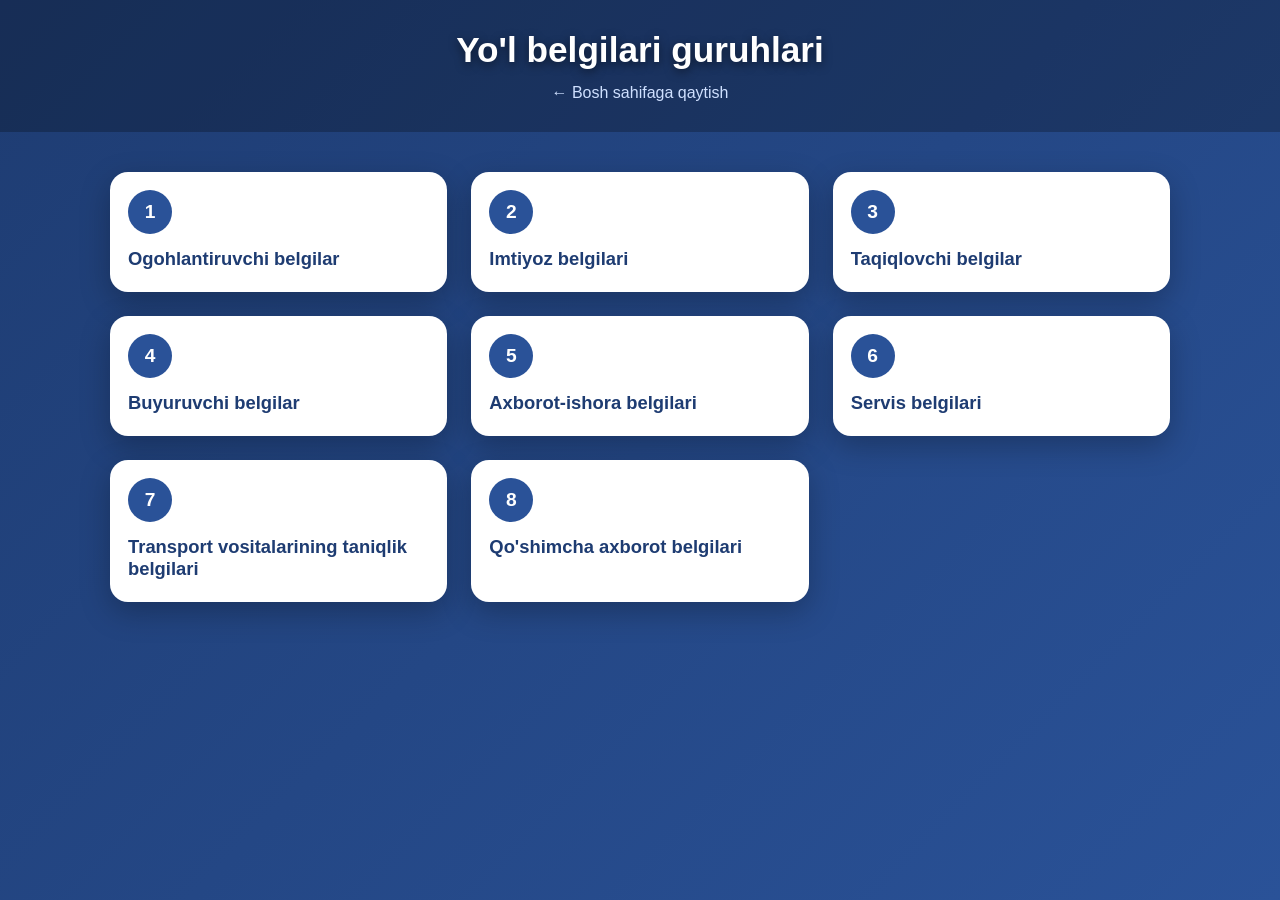
==== belgilar.html @ 09fc0a3e "Yo'l belgilari sayti: 8 guruh, 281 ta belgi" ====
<!DOCTYPE html>
<html lang="uz">
<head>
    <meta charset="UTF-8">
    <meta name="viewport" content="width=device-width, initial-scale=1.0">
    <title>Yo'l belgilari guruhlari</title>
    <link rel="stylesheet" href="style.css">
</head>
<body>
    <header class="page-header">
        <h1>Yo'l belgilari guruhlari</h1>
        <a href="index.html" class="back-link">← Bosh sahifaga qaytish</a>
    </header>

    <!-- Guruhlar ro'yxati -->
    <section class="groups" id="groupsView">
        <div class="group-card" onclick="openGroup(1)">
            <div class="group-number">1</div>
            <div class="group-title">Ogohlantiruvchi belgilar</div>
        </div>
        <div class="group-card" onclick="openGroup(2)">
            <div class="group-number">2</div>
            <div class="group-title">Imtiyoz belgilari</div>
        </div>
        <div class="group-card" onclick="openGroup(3)">
            <div class="group-number">3</div>
            <div class="group-title">Taqiqlovchi belgilar</div>
        </div>
        <div class="group-card" onclick="openGroup(4)">
            <div class="group-number">4</div>
            <div class="group-title">Buyuruvchi belgilar</div>
        </div>
        <div class="group-card" onclick="openGroup(5)">
            <div class="group-number">5</div>
            <div class="group-title">Axborot-ishora belgilari</div>
        </div>
        <div class="group-card" onclick="openGroup(6)">
            <div class="group-number">6</div>
            <div class="group-title">Servis belgilari</div>
        </div>
        <div class="group-card" onclick="openGroup(7)">
            <div class="group-number">7</div>
            <div class="group-title">Transport vositalarining taniqlik belgilari</div>
        </div>
        <div class="group-card" onclick="openGroup(8)">
            <div class="group-number">8</div>
            <div class="group-title">Qo'shimcha axborot belgilari</div>
        </div>
    </section>

    <!-- Tanlangan guruh belgilari -->
    <section class="signs-section" id="signsView">
        <a href="#" class="back-link" onclick="closeGroup(); return false;" style="display:block; text-align:center; margin-bottom:10px;">← Guruhlar ro'yxatiga qaytish</a>
        <h2 id="signsTitle"></h2>
        <div class="signs-grid" id="signsGrid"></div>
        <p class="empty-note" id="emptyNote" style="display:none;">
            Bu guruh uchun belgilar hali qo'shilmagan.
        </p>
    </section>

    <script src="signs-data.js"></script>
    <script>
        function openGroup(id) {
            const group = signsData[id];
            document.getElementById('groupsView').style.display = 'none';
            const view = document.getElementById('signsView');
            view.classList.add('active');
            document.getElementById('signsTitle').textContent = group.title;

            const grid = document.getElementById('signsGrid');
            const emptyNote = document.getElementById('emptyNote');
            grid.innerHTML = '';

            if (!group.signs || group.signs.length === 0) {
                emptyNote.style.display = 'block';
            } else {
                emptyNote.style.display = 'none';
                group.signs.forEach(sign => {
                    const item = document.createElement('div');
                    item.className = 'sign-item';
                    const hasImg = sign.img && sign.img.trim() !== '';
                    const imgPart = hasImg
                        ? `<img src="${sign.img}" alt="${sign.name}"
                                onerror="this.style.display='none'; this.nextElementSibling.style.display='flex';">
                           <div class="sign-img-fallback" style="display:none;">${sign.num || '🚧'}</div>`
                        : `<div class="sign-img-fallback" style="display:flex;">${sign.num || '🚧'}</div>`;
                    item.innerHTML = `
                        <div class="sign-img-wrap">${imgPart}</div>
                        <div class="sign-num">${sign.num || ''}</div>
                        <div class="sign-name">${sign.name || ''}</div>
                    `;
                    grid.appendChild(item);
                });
            }
            window.scrollTo(0, 0);
        }

        function closeGroup() {
            document.getElementById('signsView').classList.remove('active');
            document.getElementById('groupsView').style.display = 'grid';
            window.scrollTo(0, 0);
        }
    </script>
</body>
</html>
---- style.css ----
* {
    margin: 0;
    padding: 0;
    box-sizing: border-box;
}

body {
    font-family: 'Segoe UI', Tahoma, Geneva, Verdana, sans-serif;
    background: linear-gradient(135deg, #1e3c72 0%, #2a5298 100%);
    color: #1a1a1a;
    min-height: 100vh;
}

/* ============ ASOSIY SAHIFA ============ */
.home {
    min-height: 100vh;
    display: flex;
    align-items: center;
    justify-content: center;
    padding: 20px;
}

.home-card {
    text-decoration: none;
    color: #fff;
    text-align: center;
    transition: transform 0.25s ease;
    display: block;
}

.home-card:hover {
    transform: translateY(-8px) scale(1.02);
}

.home-image {
    width: 360px;
    height: 360px;
    max-width: 80vw;
    max-height: 80vw;
    border-radius: 24px;
    overflow: hidden;
    background: rgba(255, 255, 255, 0.1);
    display: flex;
    align-items: center;
    justify-content: center;
    box-shadow: 0 20px 50px rgba(0, 0, 0, 0.4);
    border: 4px solid rgba(255, 255, 255, 0.25);
}

.home-image img {
    width: 100%;
    height: 100%;
    object-fit: cover;
}

.home-placeholder {
    font-size: 140px;
    display: none;
}

.home-image.no-image .home-placeholder {
    display: block;
}

.home-caption {
    margin-top: 24px;
    font-size: 2.4rem;
    font-weight: 700;
    text-shadow: 0 3px 10px rgba(0, 0, 0, 0.5);
    letter-spacing: 1px;
}

/* ============ GURUHLAR SAHIFASI ============ */
.page-header {
    background: rgba(0, 0, 0, 0.25);
    padding: 30px 20px;
    text-align: center;
    color: #fff;
}

.page-header h1 {
    font-size: 2.2rem;
    text-shadow: 0 3px 10px rgba(0, 0, 0, 0.5);
}

.back-link {
    display: inline-block;
    margin-top: 14px;
    color: #cfe0ff;
    text-decoration: none;
    font-size: 1rem;
}

.back-link:hover {
    color: #fff;
    text-decoration: underline;
}

.groups {
    max-width: 1100px;
    margin: 0 auto;
    padding: 40px 20px 60px;
    display: grid;
    grid-template-columns: repeat(auto-fit, minmax(260px, 1fr));
    gap: 24px;
}

.group-card {
    background: #fff;
    border-radius: 18px;
    overflow: hidden;
    box-shadow: 0 10px 30px rgba(0, 0, 0, 0.25);
    transition: transform 0.2s ease, box-shadow 0.2s ease;
    cursor: pointer;
    display: flex;
    flex-direction: column;
}

.group-card:hover {
    transform: translateY(-6px);
    box-shadow: 0 16px 40px rgba(0, 0, 0, 0.35);
}

.group-number {
    width: 44px;
    height: 44px;
    background: #2a5298;
    color: #fff;
    border-radius: 50%;
    display: flex;
    align-items: center;
    justify-content: center;
    font-weight: 700;
    font-size: 1.2rem;
    margin: 18px 18px 0;
}

.group-title {
    padding: 14px 18px 22px;
    font-size: 1.15rem;
    font-weight: 600;
    color: #1e3c72;
}

/* ============ BELGILAR (modal / detal) ============ */
.signs-section {
    display: none;
    max-width: 1100px;
    margin: 0 auto;
    padding: 0 20px 60px;
}

.signs-section.active {
    display: block;
}

.signs-section h2 {
    color: #fff;
    text-align: center;
    margin-bottom: 24px;
    font-size: 1.6rem;
}

.signs-grid {
    display: grid;
    grid-template-columns: repeat(auto-fill, minmax(150px, 1fr));
    gap: 18px;
}

.sign-item {
    background: #fff;
    border-radius: 14px;
    padding: 14px;
    text-align: center;
    box-shadow: 0 6px 18px rgba(0, 0, 0, 0.2);
}

.sign-item img {
    width: 100%;
    height: 120px;
    object-fit: contain;
}

.sign-img-wrap {
    height: 120px;
    display: flex;
    align-items: center;
    justify-content: center;
}

.sign-img-fallback {
    width: 100%;
    height: 120px;
    align-items: center;
    justify-content: center;
    background: #f0f3f9;
    border: 2px dashed #b9c4d6;
    border-radius: 10px;
    color: #2a5298;
    font-weight: 700;
    font-size: 1.1rem;
}

.sign-num {
    margin-top: 8px;
    font-weight: 700;
    color: #2a5298;
    font-size: 0.95rem;
}

.sign-item .sign-name {
    margin-top: 4px;
    font-size: 0.9rem;
    color: #333;
}

.empty-note {
    text-align: center;
    color: #fff;
    opacity: 0.85;
    padding: 40px;
    font-size: 1.1rem;
}
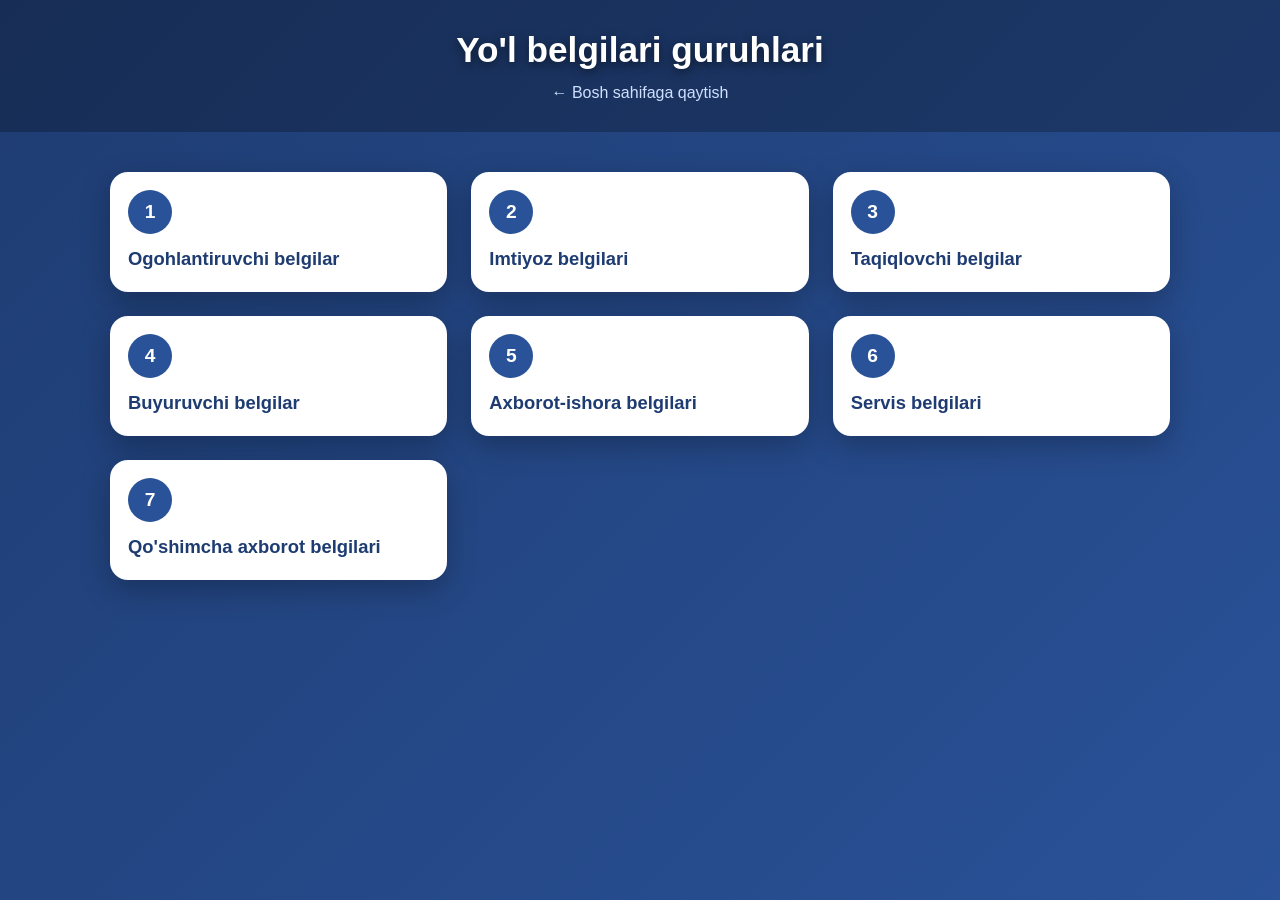
==== commit 080b9b8d: "feat: remove transport-taniqlik group (group 7) and renumber groups - Remove 'Transport vositalarini" ====
--- a/belgilar.html
+++ b/belgilar.html
@@ -40,10 +40,6 @@
         </div>
         <div class="group-card" onclick="openGroup(7)">
             <div class="group-number">7</div>
-            <div class="group-title">Transport vositalarining taniqlik belgilari</div>
-        </div>
-        <div class="group-card" onclick="openGroup(8)">
-            <div class="group-number">8</div>
             <div class="group-title">Qo'shimcha axborot belgilari</div>
         </div>
     </section>
